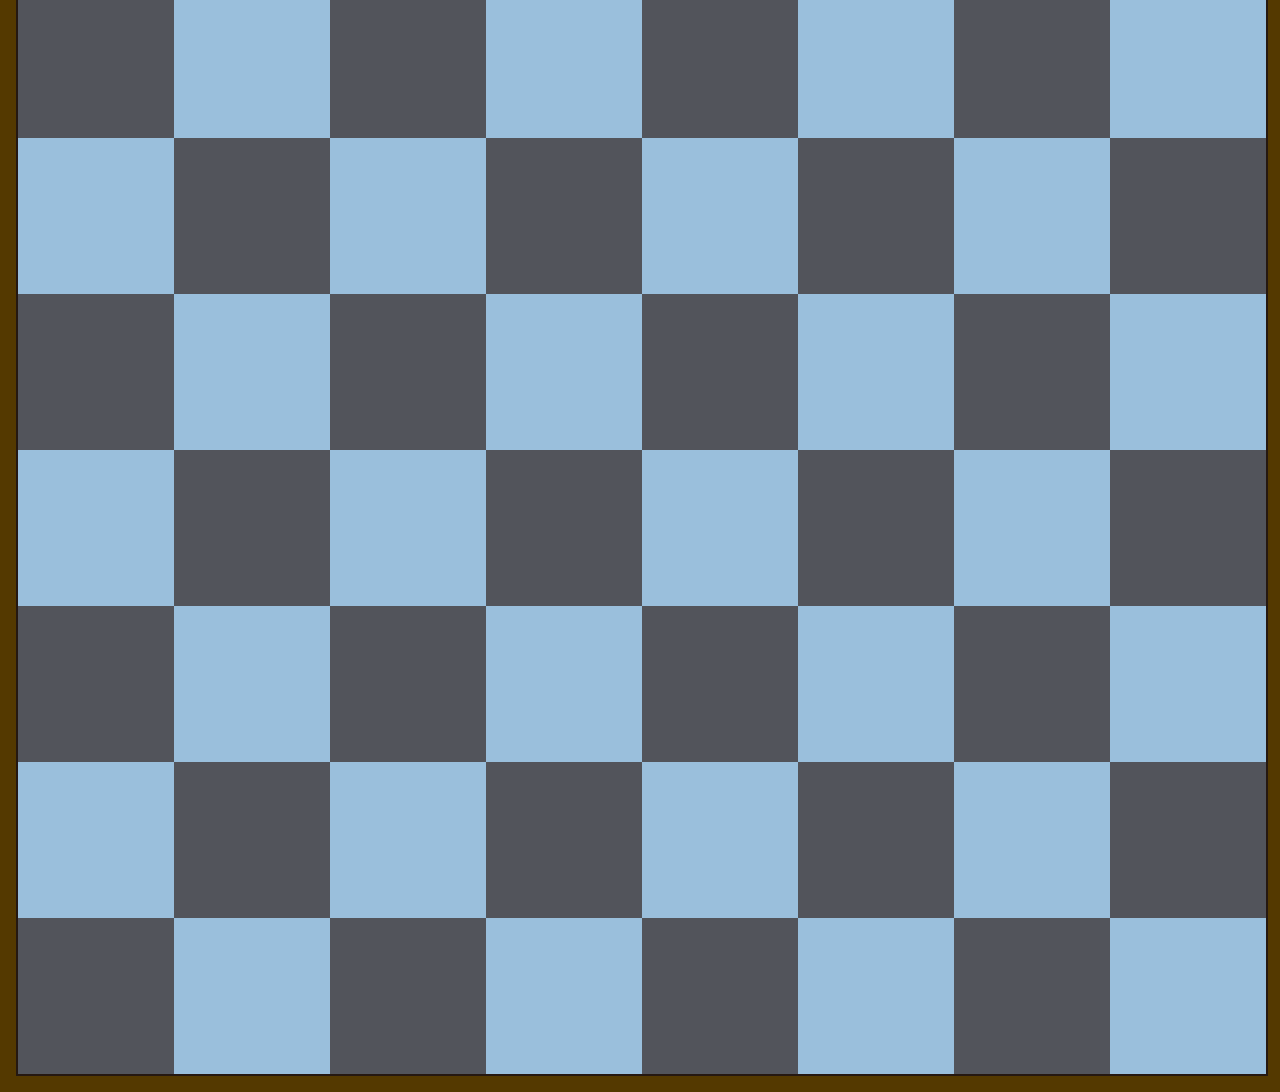
==== chess.html @ e942054c "cp" ====
<!DOCTYPE html>
<html lang="en">
<head>
  <meta charset="UTF-8">
  <meta name="viewport" content="width=device-width, initial-scale=1.0">
  <meta http-equiv="X-UA-Compatible" content="ie=edge">
  <link rel="stylesheet" href="style.css">
  <title>Chess</title>
</head>
<body>
  <div class="container">
    
    <div class="chess-board">
      
      <div id="a" class="letter">
        <div class="number"></div>
        <div class="number"></div>
        <div class="number"></div>
        <div class="number"></div>
        <div class="number"></div>
        <div class="number"></div>
        <div class="number"></div>
        <div class="number"></div>
      </div>
      
      <div id="b" class="letter">
        <div class="number"></div>
        <div class="number"></div>
        <div class="number"></div>
        <div class="number"></div>
        <div class="number"></div>
        <div class="number"></div>
        <div class="number"></div>
        <div class="number"></div>
      </div>
      
      <div id="c" class="letter">
        <div class="number"></div>
        <div class="number"></div>
        <div class="number"></div>
        <div class="number"></div>
        <div class="number"></div>
        <div class="number"></div>
        <div class="number"></div>
        <div class="number"></div>
      </div>
      
      <div id="d" class="letter">
        <div class="number"></div>
        <div class="number"></div>
        <div class="number"></div>
        <div class="number"></div>
        <div class="number"></div>
        <div class="number"></div>
        <div class="number"></div>
        <div class="number"></div>
      </div>
      
      <div id="e" class="letter">
        <div class="number"></div>
        <div class="number"></div>
        <div class="number"></div>
        <div class="number"></div>
        <div class="number"></div>
        <div class="number"></div>
        <div class="number"></div>
        <div class="number"></div>
      </div>
      
      <div id="f" class="letter">
        <div class="number"></div>
        <div class="number"></div>
        <div class="number"></div>
        <div class="number"></div>
        <div class="number"></div>
        <div class="number"></div>
        <div class="number"></div>
        <div class="number"></div>
      </div>
      
      <div id="g" class="letter">
        <div class="number"></div>
        <div class="number"></div>
        <div class="number"></div>
        <div class="number"></div>
        <div class="number"></div>
        <div class="number"></div>
        <div class="number"></div>
        <div class="number"></div>
      </div>
      
      <div id="h" class="letter">
        <div class="number"></div>
        <div class="number"></div>
        <div class="number"></div>
        <div class="number"></div>
        <div class="number"></div>
        <div class="number"></div>
        <div class="number"></div>
        <div class="number"></div>
      </div>
      
      
    </div>
  
  </div>
  
  <script type="module" src="main.js"></script>
</body>
</html>
---- style.css ----
body {
  width: 100vw;
  height: 100vh;
  display: flex;
  justify-content: center;
  align-items: center;
  background: #543900;
  margin: 0;
  padding: 0;
}

body .container {
  padding: 1rem;
  flex: 1;
  aspect-ratio: 1 / 1;
}

body .container .chess-board {
  height: 100%;
  width: 100%;
  aspect-ratio: 1 / 1;
  border: #251811 solid 2px;
  display: flex;
  flex-flow: row;
}

body .container .chess-board .allowed {
  filter: brightness(60%);
}

body .container .chess-board .letter {
  flex: 1;
  height: 100%;
  display: flex;
  flex-flow: column-reverse;
}

body .container .chess-board .letter .number {
  flex: 1;
  width: 100%;
  display: flex;
  flex-flow: column;
  justify-content: center;
  align-content: center;
}

body .container .chess-board .letter .number svg {
  height: 75%;
}

body .container .chess-board > :nth-child(odd).letter > :nth-child(even) {
  background: #9abfdc;
}

body .container .chess-board > :nth-child(odd).letter > :nth-child(odd) {
  background: #52545b;
}

body .container .chess-board > :nth-child(even).letter > :nth-child(even) {
  background: #52545b;
}

body .container .chess-board > :nth-child(even).letter > :nth-child(odd) {
  background: #9abfdc;
}

/* Flip every even row */
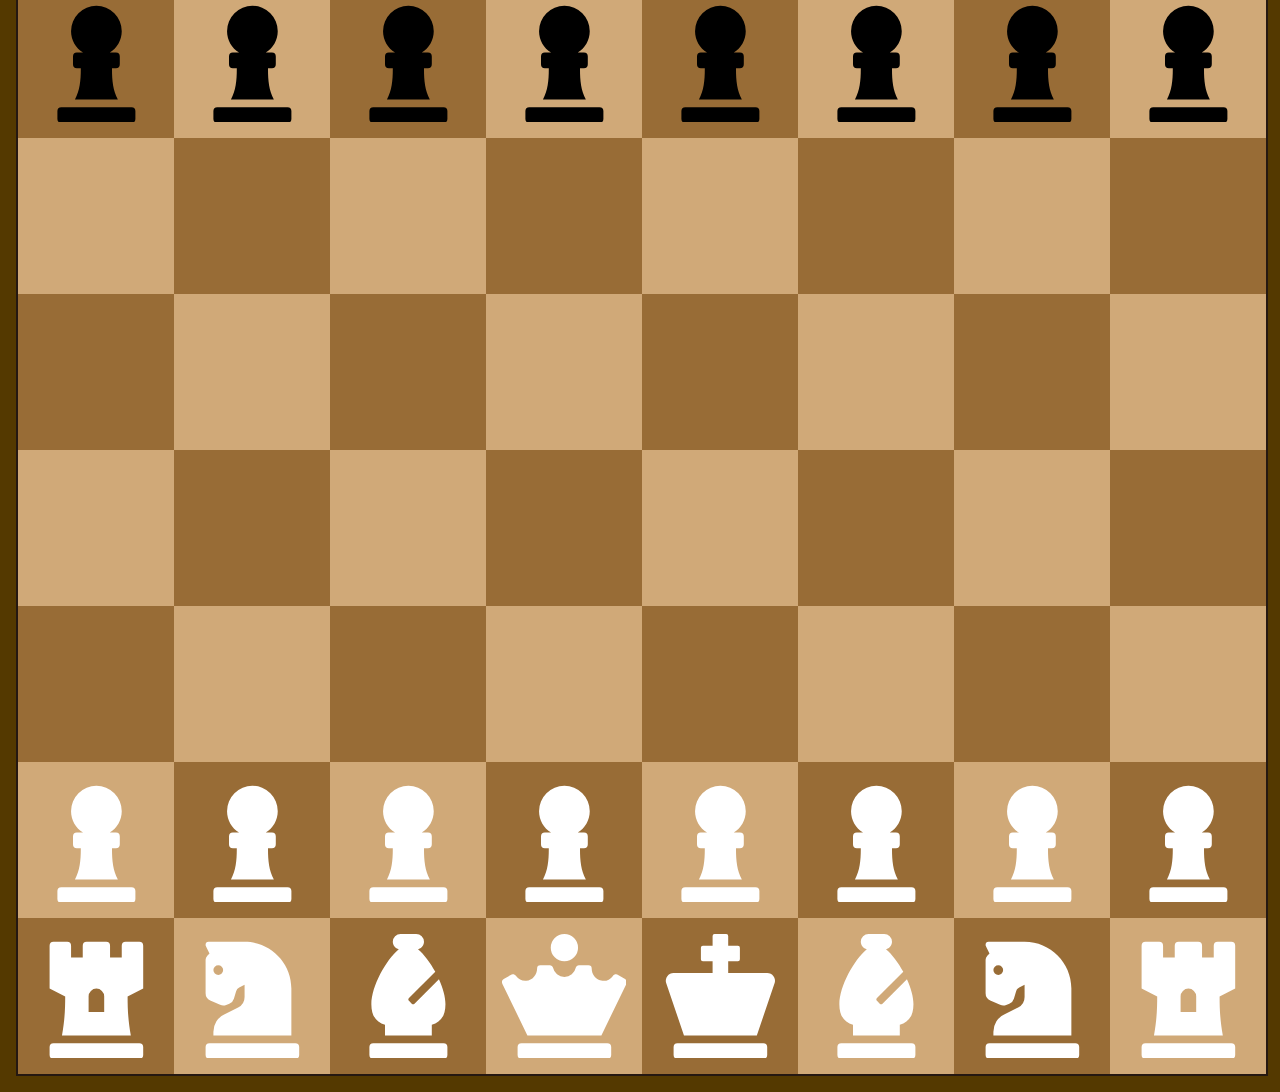
==== commit 675f938d: "cp" ====
--- a/chess.html
+++ b/chess.html
@@ -12,94 +12,77 @@
     
     <div class="chess-board">
       
-      <div id="a" class="letter">
-        <div class="number"></div>
-        <div class="number"></div>
-        <div class="number"></div>
-        <div class="number"></div>
-        <div class="number"></div>
-        <div class="number"></div>
-        <div class="number"></div>
-        <div class="number"></div>
-      </div>
+      <div class="position even"></div>
+      <div class="position even"></div>
+      <div class="position even"></div>
+      <div class="position even"></div>
+      <div class="position even"></div>
+      <div class="position even"></div>
+      <div class="position even"></div>
+      <div class="position even"></div>
       
-      <div id="b" class="letter">
-        <div class="number"></div>
-        <div class="number"></div>
-        <div class="number"></div>
-        <div class="number"></div>
-        <div class="number"></div>
-        <div class="number"></div>
-        <div class="number"></div>
-        <div class="number"></div>
-      </div>
+      <div class="position odd"></div>
+      <div class="position odd"></div>
+      <div class="position odd"></div>
+      <div class="position odd"></div>
+      <div class="position odd"></div>
+      <div class="position odd"></div>
+      <div class="position odd"></div>
+      <div class="position odd"></div>
       
-      <div id="c" class="letter">
-        <div class="number"></div>
-        <div class="number"></div>
-        <div class="number"></div>
-        <div class="number"></div>
-        <div class="number"></div>
-        <div class="number"></div>
-        <div class="number"></div>
-        <div class="number"></div>
-      </div>
+      <div class="position even"></div>
+      <div class="position even"></div>
+      <div class="position even"></div>
+      <div class="position even"></div>
+      <div class="position even"></div>
+      <div class="position even"></div>
+      <div class="position even"></div>
+      <div class="position even"></div>
       
-      <div id="d" class="letter">
-        <div class="number"></div>
-        <div class="number"></div>
-        <div class="number"></div>
-        <div class="number"></div>
-        <div class="number"></div>
-        <div class="number"></div>
-        <div class="number"></div>
-        <div class="number"></div>
-      </div>
+      <div class="position odd"></div>
+      <div class="position odd"></div>
+      <div class="position odd"></div>
+      <div class="position odd"></div>
+      <div class="position odd"></div>
+      <div class="position odd"></div>
+      <div class="position odd"></div>
+      <div class="position odd"></div>
       
-      <div id="e" class="letter">
-        <div class="number"></div>
-        <div class="number"></div>
-        <div class="number"></div>
-        <div class="number"></div>
-        <div class="number"></div>
-        <div class="number"></div>
-        <div class="number"></div>
-        <div class="number"></div>
-      </div>
+      <div class="position even"></div>
+      <div class="position even"></div>
+      <div class="position even"></div>
+      <div class="position even"></div>
+      <div class="position even"></div>
+      <div class="position even"></div>
+      <div class="position even"></div>
+      <div class="position even"></div>
       
-      <div id="f" class="letter">
-        <div class="number"></div>
-        <div class="number"></div>
-        <div class="number"></div>
-        <div class="number"></div>
-        <div class="number"></div>
-        <div class="number"></div>
-        <div class="number"></div>
-        <div class="number"></div>
-      </div>
+      <div class="position odd"></div>
+      <div class="position odd"></div>
+      <div class="position odd"></div>
+      <div class="position odd"></div>
+      <div class="position odd"></div>
+      <div class="position odd"></div>
+      <div class="position odd"></div>
+      <div class="position odd"></div>
       
-      <div id="g" class="letter">
-        <div class="number"></div>
-        <div class="number"></div>
-        <div class="number"></div>
-        <div class="number"></div>
-        <div class="number"></div>
-        <div class="number"></div>
-        <div class="number"></div>
-        <div class="number"></div>
-      </div>
+      <div class="position even"></div>
+      <div class="position even"></div>
+      <div class="position even"></div>
+      <div class="position even"></div>
+      <div class="position even"></div>
+      <div class="position even"></div>
+      <div class="position even"></div>
+      <div class="position even"></div>
       
-      <div id="h" class="letter">
-        <div class="number"></div>
-        <div class="number"></div>
-        <div class="number"></div>
-        <div class="number"></div>
-        <div class="number"></div>
-        <div class="number"></div>
-        <div class="number"></div>
-        <div class="number"></div>
-      </div>
-      
+      <div class="position odd"></div>
+      <div class="position odd"></div>
+      <div class="position odd"></div>
+      <div class="position odd"></div>
+      <div class="position odd"></div>
+      <div class="position odd"></div>
+      <div class="position odd"></div>
+      <div class="position odd"></div>
       
     </div>
   
--- a/style.css
+++ b/style.css
@@ -21,47 +21,65 @@
   aspect-ratio: 1 / 1;
   border: #251811 solid 2px;
   display: flex;
-  flex-flow: row;
+  flex-direction: row;
+  flex-wrap: wrap-reverse;
 }
 
-body .container .chess-board .allowed {
-  filter: brightness(60%);
+body .container .chess-board .allowed::before {
+  content: "";
+  border-radius: 50%;
+  width: 80%;
+  height: 80%;
+  background: black;
+  opacity: 20%;
+  position: absolute;
+  left: 10%;
+  bottom: 10%;
 }
 
-body .container .chess-board .letter {
-  flex: 1;
-  height: 100%;
-  display: flex;
-  flex-flow: column-reverse;
+body .container .chess-board .allowed::after {
+  content: "";
+  border-radius: 50%;
+  width: 60%;
+  height: 60%;
+  background: black;
+  opacity: 10%;
+  position: absolute;
+  left: 20%;
+  bottom: 20%;
 }
 
-body .container .chess-board .letter .number {
-  flex: 1;
-  width: 100%;
-  display: flex;
-  flex-flow: column;
-  justify-content: center;
-  align-content: center;
+body .container .chess-board .position {
+  height: 12.5%;
+  width: 12.5%;
+  background: #d0a978;
+  position: relative;
 }
 
-body .container .chess-board .letter .number svg {
-  height: 75%;
+body .container .chess-board .position div {
+  display: flex;
+  flex-direction: column-reverse;
+  justify-content: center;
+  align-items: center;
+  height: 100%;
+  width: 100%;
+  transition: 0.3s;
 }
 
-body .container .chess-board > :nth-child(odd).letter > :nth-child(even) {
-  background: #9abfdc;
+body .container .chess-board .position div svg {
+  height: 80%;
 }
 
-body .container .chess-board > :nth-child(odd).letter > :nth-child(odd) {
-  background: #52545b;
+body .container .chess-board .position div svg path {
+  box-shadow: 10px 0 0;
 }
 
-body .container .chess-board > :nth-child(even).letter > :nth-child(even) {
-  background: #52545b;
+body .container .chess-board > :nth-child(odd).even {
+  background: #986c36;
 }
 
-body .container .chess-board > :nth-child(even).letter > :nth-child(odd) {
-  background: #9abfdc;
+body .container .chess-board > :nth-child(even).odd {
+  background: #986c36;
 }
 
 /* Flip every even row */
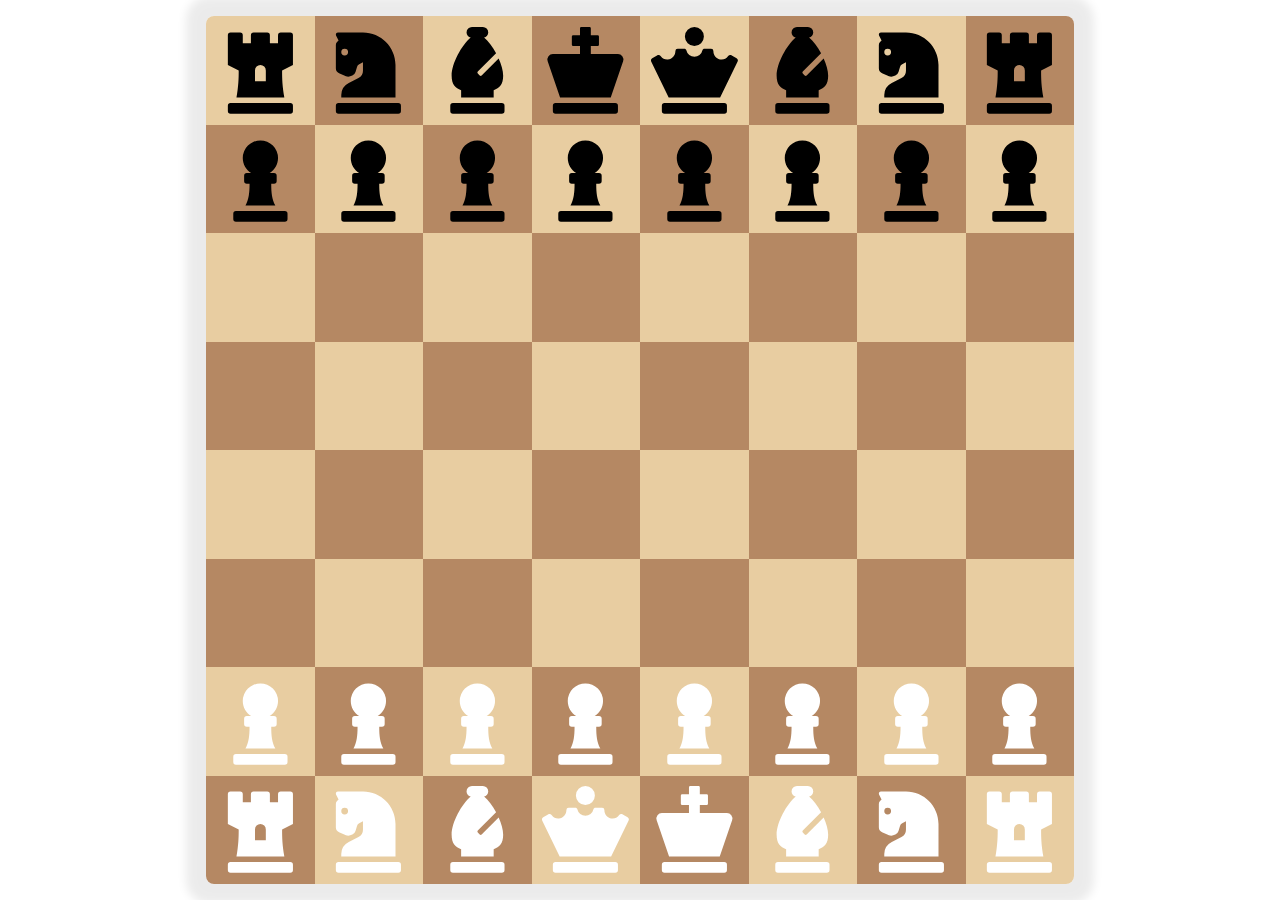
==== commit 48a8c154: "cp" ====
--- a/chess.html
+++ b/chess.html
@@ -8,85 +8,16 @@
   <title>Chess</title>
 </head>
 <body>
-  <div class="container">
+  <section>
+    <div class="container">
     
-    <div class="chess-board">
-      
-      <div class="position even"></div>
-      <div class="position even"></div>
-      <div class="position even"></div>
-      <div class="position even"></div>
-      <div class="position even"></div>
-      <div class="position even"></div>
-      <div class="position even"></div>
-      <div class="position even"></div>
-      
-      <div class="position odd"></div>
-      <div class="position odd"></div>
-      <div class="position odd"></div>
-      <div class="position odd"></div>
-      <div class="position odd"></div>
-      <div class="position odd"></div>
-      <div class="position odd"></div>
-      <div class="position odd"></div>
-      
-      <div class="position even"></div>
-      <div class="position even"></div>
-      <div class="position even"></div>
-      <div class="position even"></div>
-      <div class="position even"></div>
-      <div class="position even"></div>
-      <div class="position even"></div>
-      <div class="position even"></div>
-      
-      <div class="position odd"></div>
-      <div class="position odd"></div>
-      <div class="position odd"></div>
-      <div class="position odd"></div>
-      <div class="position odd"></div>
-      <div class="position odd"></div>
-      <div class="position odd"></div>
-      <div class="position odd"></div>
-      
-      <div class="position even"></div>
-      <div class="position even"></div>
-      <div class="position even"></div>
-      <div class="position even"></div>
-      <div class="position even"></div>
-      <div class="position even"></div>
-      <div class="position even"></div>
-      <div class="position even"></div>
-      
-      <div class="position odd"></div>
-      <div class="position odd"></div>
-      <div class="position odd"></div>
-      <div class="position odd"></div>
-      <div class="position odd"></div>
-      <div class="position odd"></div>
-      <div class="position odd"></div>
-      <div class="position odd"></div>
-      
-      <div class="position even"></div>
-      <div class="position even"></div>
-      <div class="position even"></div>
-      <div class="position even"></div>
-      <div class="position even"></div>
-      <div class="position even"></div>
-      <div class="position even"></div>
-      <div class="position even"></div>
-      
-      <div class="position odd"></div>
-      <div class="position odd"></div>
-      <div class="position odd"></div>
-      <div class="position odd"></div>
-      <div class="position odd"></div>
-      <div class="position odd"></div>
-      <div class="position odd"></div>
-      <div class="position odd"></div>
-      
+      <div class="chess-board"></div>
+  
+  
     </div>
-  
-  </div>
+    
+    
+  </section>
   
   <script type="module" src="main.js"></script>
 </body>
--- a/style.css
+++ b/style.css
@@ -1,31 +1,57 @@
+:root {
+  --light:#e8cda1;
+  --dark:#b58863;
+  --accent:#2b6cb0;
+}
+
 body {
+  height: 100vh;
   width: 100vw;
-  height: 100vh;
   display: flex;
   justify-content: center;
   align-items: center;
-  background: #543900;
+  background: white;
   margin: 0;
   padding: 0;
 }
 
-body .container {
+body section .container {
   padding: 1rem;
   flex: 1;
   aspect-ratio: 1 / 1;
+  position: relative;
 }
 
-body .container .chess-board {
+body section .container .promote {
+  height: 12.5%;
+  width: 50%;
+  display: flex;
+  flex-flow: row;
+  border: 3px black solid;
+  justify-content: space-evenly;
+  align-items: center;
+  border-radius: 5px;
+  position: absolute;
+  left: 25%;
+}
+
+body section .container .promote svg {
+  height: 70%;
+}
+
+body section .container .chess-board {
   height: 100%;
   width: 100%;
   aspect-ratio: 1 / 1;
-  border: #251811 solid 2px;
-  display: flex;
-  flex-direction: row;
-  flex-wrap: wrap-reverse;
+  display: grid;
+  grid-template-columns: repeat(8, 1fr);
+  grid-template-rows: repeat(8, 1fr);
+  overflow: hidden;
+  border-radius: 8px;
+  box-shadow: 0 0 10px 20px rgba(0, 0, 0, 0.08);
 }
 
-body .container .chess-board .allowed::before {
+body section .container .chess-board .allowed::before {
   content: "";
   border-radius: 50%;
   width: 80%;
@@ -37,7 +63,7 @@
   bottom: 10%;
 }
 
-body .container .chess-board .allowed::after {
+body section .container .chess-board .allowed::after {
   content: "";
   border-radius: 50%;
   width: 60%;
@@ -49,37 +75,43 @@
   bottom: 20%;
 }
 
-body .container .chess-board .position {
-  height: 12.5%;
-  width: 12.5%;
-  background: #d0a978;
+body section .container .chess-board > div {
   position: relative;
+  display: flex;
+  justify-content: center;
+  align-items: center;
 }
 
-body .container .chess-board .position div {
-  display: flex;
-  flex-direction: column-reverse;
-  justify-content: center;
-  align-items: center;
-  height: 100%;
-  width: 100%;
-  transition: 0.3s;
-}
-
-body .container .chess-board .position div svg {
+body section .container .chess-board > div svg {
   height: 80%;
 }
 
-body .container .chess-board .position div svg path {
-  box-shadow: 10px 0 0;
+body section .container .chess-board > div.light {
+  background: var(--light);
 }
 
-body .container .chess-board > :nth-child(odd).even {
-  background: #986c36;
+body section .container .chess-board > div.dark {
+  background: var(--dark);
 }
 
-body .container .chess-board > :nth-child(even).odd {
-  background: #986c36;
+.check {
+  background: #e43724 !important;
+}
+
+/* Portrait = height (vh) > width (vw) */
+@media (orientation: portrait) {
+  section {
+    width: 100vw !important;
+    height: 100vw !important;
+  }
+}
+
+/* Landscape = width (vw) > height (vh) */
+@media (orientation: landscape) {
+  section {
+    width: 100vh !important;
+    height: 100vh !important;
+  }
 }
 
 /* Flip every even row */
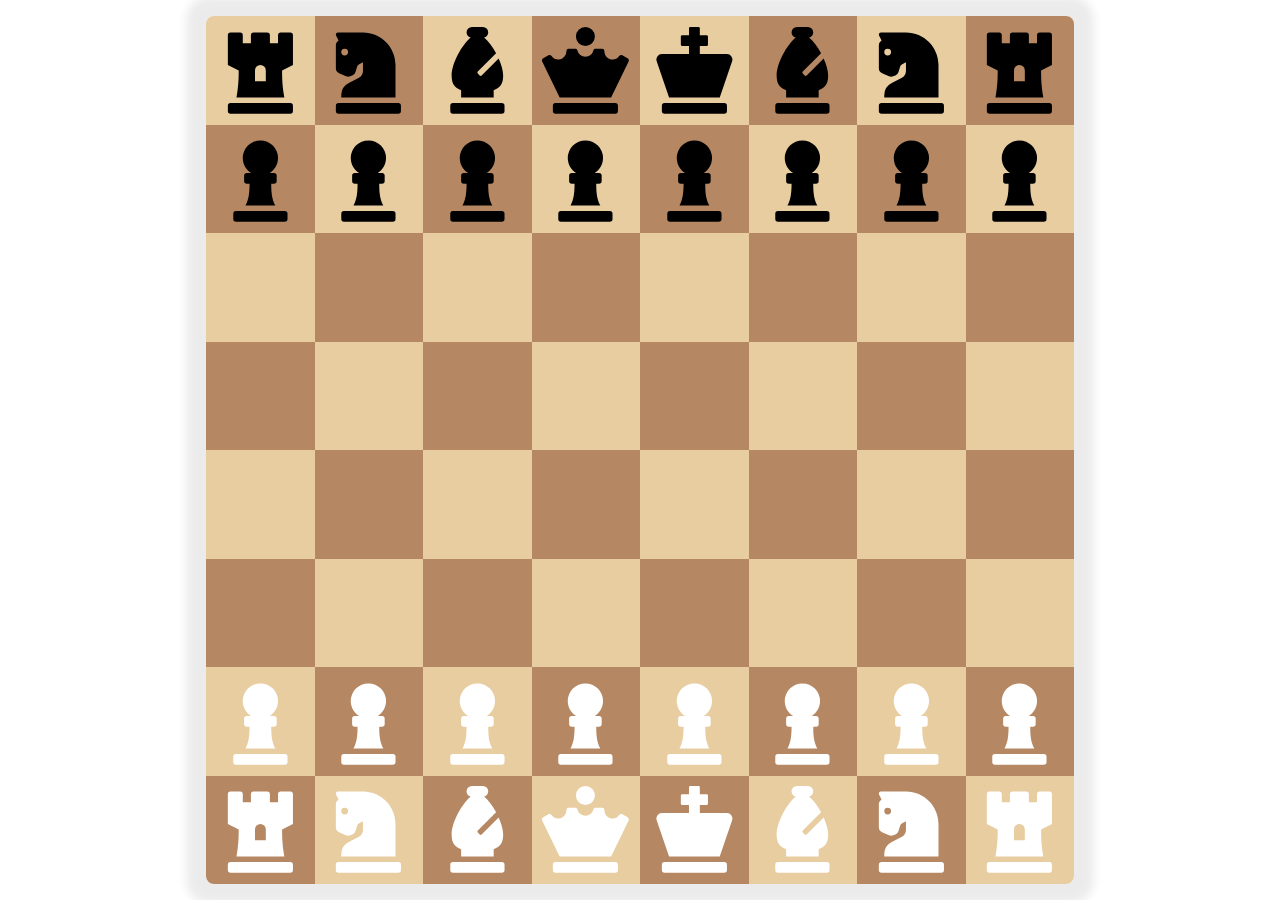
==== commit 342a7549: "cp" ====
--- a/chess.html
+++ b/chess.html
@@ -19,6 +19,6 @@
     
   </section>
   
-  <script type="module" src="main.js"></script>
+  <script type="module" src="script.js"></script>
 </body>
 </html>
--- a/style.css
+++ b/style.css
@@ -95,7 +95,7 @@
 }
 
 .check {
-  background: #e43724 !important;
+  background: #dc5151 !important;
 }
 
 /* Portrait = height (vh) > width (vw) */
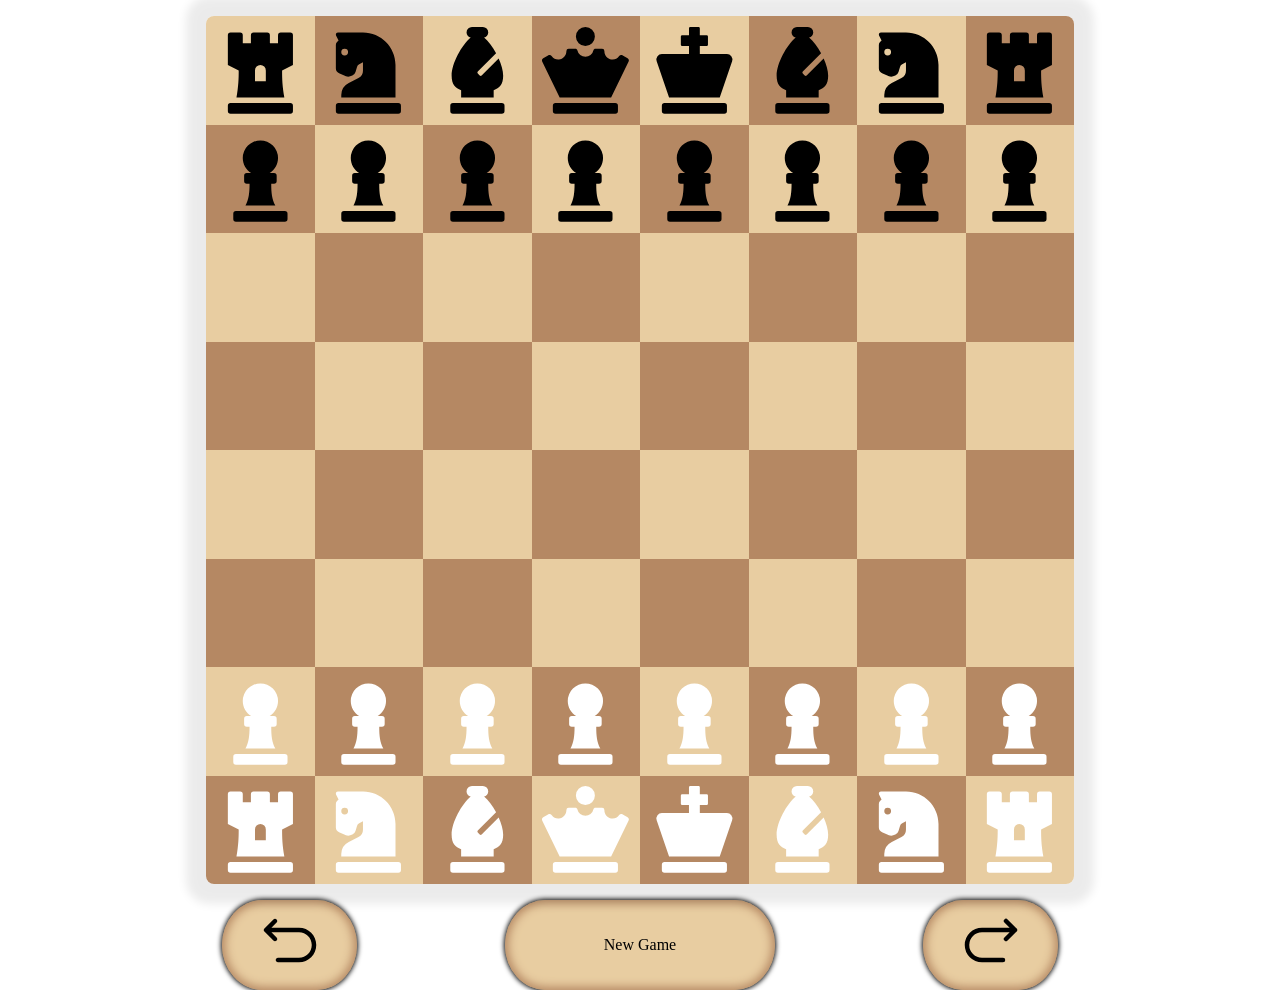
==== commit f8e5e60f: "cp" ====
--- a/chess.html
+++ b/chess.html
@@ -5,6 +5,8 @@
   <meta name="viewport" content="width=device-width, initial-scale=1.0">
   <meta http-equiv="X-UA-Compatible" content="ie=edge">
   <link rel="stylesheet" href="style.css">
+  <link rel="icon" type="image/svg+xml" href="/chess-pawn-svgrepo-com.svg">
+  
   <title>Chess</title>
 </head>
 <body>
@@ -12,10 +14,15 @@
     <div class="container">
     
       <div class="chess-board"></div>
-  
+      
   
     </div>
     
+    <div class="undo-btn">
+        <div class="undo"><img src="./icon/undo-left-round-svgrepo-com.svg"/></div>
+        <div class="new-game">New Game</div>
+        <div class="redo"><img src="./icon/undo-right-round-svgrepo-com.svg"/></div>
+      </div>
     
   </section>
   
--- a/style.css
+++ b/style.css
@@ -1,6 +1,8 @@
 :root {
   --light:#e8cda1;
+  --highlight:#c7ad83;
   --dark:#b58863;
+  --highdark:#916f53;
   --accent:#2b6cb0;
 }
 
@@ -13,6 +15,10 @@
   background: white;
   margin: 0;
   padding: 0;
+}
+
+body section {
+  position: relative;
 }
 
 body section .container {
@@ -90,8 +96,91 @@
   background: var(--light);
 }
 
+body section .container .chess-board > div.light.highlight {
+  background: var(--highlight);
+}
+
+body section .container .chess-board > div.light.prev-move {
+  background: var(--highlight);
+}
+
 body section .container .chess-board > div.dark {
   background: var(--dark);
+}
+
+body section .container .chess-board > div.dark.highlight {
+  background: var(--highdark);
+}
+
+body section .container .chess-board > div.dark.prev-move {
+  background: var(--highdark);
+}
+
+body section .undo-btn {
+  height: 10%;
+  display: flex;
+  flex-flow: row;
+  align-items: center;
+  justify-content: space-between;
+}
+
+body section .undo-btn .redo, body section .undo-btn .undo {
+  height: 100%;
+  width: 15%;
+  background: var(--light);
+  border-radius: 60% / 100%;
+  margin: 0 2rem 0 2rem;
+  display: flex;
+  justify-content: center;
+  align-items: center;
+  box-shadow: 0 0 5px 1px black, 0 0 10px 3px var(--dark) inset;
+}
+
+body section .undo-btn .redo img, body section .undo-btn .undo img {
+  height: 80%;
+}
+
+body section .undo-btn .new-game {
+  height: 100%;
+  width: 30%;
+  background: var(--light);
+  border-radius: 30% / 100%;
+  margin: 0 2rem 0 2rem;
+  display: flex;
+  justify-content: center;
+  align-items: center;
+  box-shadow: 0 0 5px 1px black, 0 0 10px 3px var(--dark) inset;
+  font-size: 100%;
+}
+
+body section .winner {
+  position: absolute;
+  width: 75%;
+  height: 25%;
+  border-radius: 2rem;
+  display: flex;
+  justify-content: center;
+  align-items: center;
+  box-shadow: 0 0 5px 1px black, 0 0 10px 3px var(--dark) inset;
+  left: 12.5%;
+  top: 37.5%;
+  backdrop-filter: blur(3px);
+  font-size: 400%;
+}
+
+body section .winner svg {
+  height: 70%;
+  margin-right: 1rem;
+}
+
+body section .winner.w {
+  background: rgba(0, 0, 0, 0.2);
+  color: white;
+}
+
+body section .winner.b {
+  background: rgba(255, 255, 255, 0.2);
+  color: black;
 }
 
 .check {
